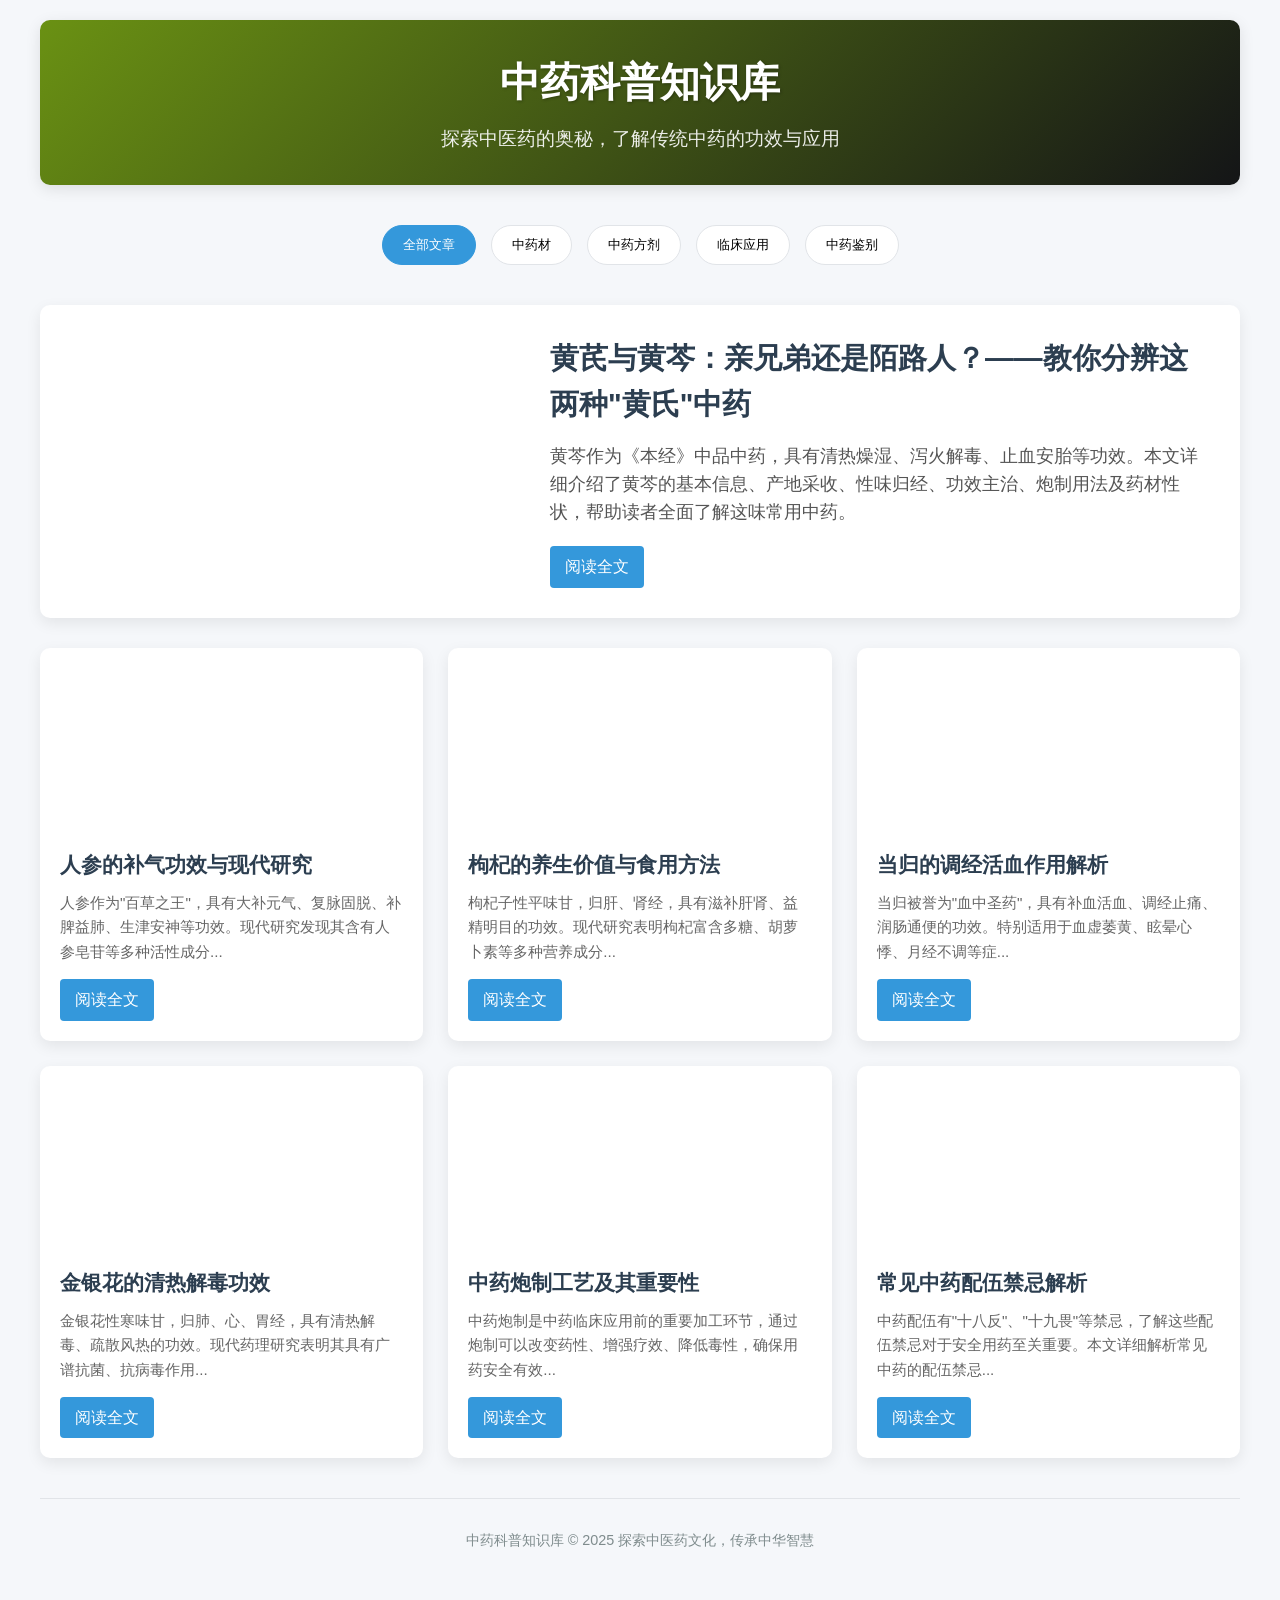
==== nav.html @ 58b53f82 "Add files via upload" ====
<!DOCTYPE html>
<html lang="zh-CN">
<head>
    <meta charset="UTF-8">
    <meta name="viewport" content="width=device-width, initial-scale=1.0">
    <title>中药科普文章导航</title>
    <style>
        * {
            margin: 0;
            padding: 0;
            box-sizing: border-box;
            font-family: "PingFang SC", "Microsoft YaHei", sans-serif;
        }
        
        body {
            background-color: #f5f7fa;
            color: #333;
            line-height: 1.6;
            padding: 20px;
        }
        
        .container {
            max-width: 1200px;
            margin: 0 auto;
        }
        
        header {
            text-align: center;
            padding: 30px 0;
            margin-bottom: 40px;
            background: linear-gradient(135deg, #6a9113 0%, #141517 100%);
            color: white;
            border-radius: 10px;
            box-shadow: 0 4px 15px rgba(0, 0, 0, 0.1);
        }
        
        h1 {
            font-size: 2.5rem;
            margin-bottom: 10px;
            text-shadow: 1px 1px 3px rgba(0, 0, 0, 0.3);
        }
        
        .subtitle {
            font-size: 1.2rem;
            opacity: 0.9;
            max-width: 800px;
            margin: 0 auto;
        }
        
        .articles-grid {
            display: grid;
            grid-template-columns: repeat(auto-fill, minmax(350px, 1fr));
            gap: 25px;
            margin-bottom: 40px;
        }
        
        .article-card {
            background: white;
            border-radius: 10px;
            overflow: hidden;
            box-shadow: 0 5px 15px rgba(0, 0, 0, 0.08);
            transition: transform 0.3s, box-shadow 0.3s;
        }
        
        .article-card:hover {
            transform: translateY(-5px);
            box-shadow: 0 10px 25px rgba(0, 0, 0, 0.15);
        }
        
        .card-image {
            height: 180px;
            background-size: cover;
            background-position: center;
        }
        
        .card-content {
            padding: 20px;
        }
        
        .card-title {
            font-size: 1.3rem;
            margin-bottom: 10px;
            color: #2c3e50;
        }
        
        .card-excerpt {
            color: #666;
            font-size: 0.95rem;
            margin-bottom: 15px;
            display: -webkit-box;
            -webkit-line-clamp: 3;
            -webkit-box-orient: vertical;
            overflow: hidden;
        }
        
        .read-more {
            display: inline-block;
            background: #3498db;
            color: white;
            padding: 8px 15px;
            border-radius: 4px;
            text-decoration: none;
            font-weight: 500;
            transition: background 0.3s;
        }
        
        .read-more:hover {
            background: #2980b9;
        }
        
        .featured-article {
            grid-column: 1 / -1;
            display: flex;
            flex-direction: row;
            background: white;
            border-radius: 10px;
            overflow: hidden;
            box-shadow: 0 5px 15px rgba(0, 0, 0, 0.08);
            margin-bottom: 30px;
        }
        
        .featured-image {
            flex: 0 0 40%;
            min-height: 300px;
            background-size: cover;
            background-position: center;
        }
        
        .featured-content {
            flex: 1;
            padding: 30px;
        }
        
        .featured-title {
            font-size: 1.8rem;
            margin-bottom: 15px;
            color: #2c3e50;
        }
        
        .featured-excerpt {
            font-size: 1.1rem;
            margin-bottom: 20px;
            color: #555;
        }
        
        .categories {
            display: flex;
            flex-wrap: wrap;
            gap: 15px;
            margin-bottom: 40px;
            justify-content: center;
        }
        
        .category-btn {
            padding: 10px 20px;
            background: white;
            border: 1px solid #e1e4e8;
            border-radius: 30px;
            cursor: pointer;
            transition: all 0.3s;
            font-weight: 500;
        }
        
        .category-btn:hover, .category-btn.active {
            background: #3498db;
            color: white;
            border-color: #3498db;
        }
        
        footer {
            text-align: center;
            padding: 30px 0;
            margin-top: 40px;
            border-top: 1px solid #e1e4e8;
            color: #7f8c8d;
            font-size: 0.9rem;
        }
        
        @media (max-width: 768px) {
            .featured-article {
                flex-direction: column;
            }
            
            .featured-image {
                min-height: 200px;
            }
            
            .articles-grid {
                grid-template-columns: 1fr;
            }
            
            h1 {
                font-size: 2rem;
            }
        }
    </style>
</head>
<body>
    <div class="container">
        <header>
            <h1>中药科普知识库</h1>
            <p class="subtitle">探索中医药的奥秘，了解传统中药的功效与应用</p>
        </header>
        
        <div class="categories">
            <button class="category-btn active">全部文章</button>
            <button class="category-btn">中药材</button>
            <button class="category-btn">中药方剂</button>
            <button class="category-btn">临床应用</button>
            <button class="category-btn">中药鉴别</button>
        </div>
        
        <div class="featured-article">
            <div class="featured-image" style="background-image: url('images/huangcen1.png');"></div>
            <div class="featured-content">
                <h2 class="featured-title">黄芪与黄芩：亲兄弟还是陌路人？——教你分辨这两种"黄氏"中药</h2>
                <p class="featured-excerpt">黄芩作为《本经》中品中药，具有清热燥湿、泻火解毒、止血安胎等功效。本文详细介绍了黄芩的基本信息、产地采收、性味归经、功效主治、炮制用法及药材性状，帮助读者全面了解这味常用中药。</p>
                <a href="hucen-AI.html" class="read-more">阅读全文</a>
            </div>
        </div>
        
        <div class="articles-grid">
            <div class="article-card">
                <div class="card-image" style="background-image: url('#');"></div>
                <div class="card-content">
                    <h3 class="card-title">人参的补气功效与现代研究</h3>
                    <p class="card-excerpt">人参作为"百草之王"，具有大补元气、复脉固脱、补脾益肺、生津安神等功效。现代研究发现其含有人参皂苷等多种活性成分...</p>
                    <a href="#" class="read-more">阅读全文</a>
                </div>
            </div>
            
            <div class="article-card">
                <div class="card-image" style="background-image: url('#');"></div>
                <div class="card-content">
                    <h3 class="card-title">枸杞的养生价值与食用方法</h3>
                    <p class="card-excerpt">枸杞子性平味甘，归肝、肾经，具有滋补肝肾、益精明目的功效。现代研究表明枸杞富含多糖、胡萝卜素等多种营养成分...</p>
                    <a href="#" class="read-more">阅读全文</a>
                </div>
            </div>
            
            <div class="article-card">
                <div class="card-image" style="background-image: url('#');"></div>
                <div class="card-content">
                    <h3 class="card-title">当归的调经活血作用解析</h3>
                    <p class="card-excerpt">当归被誉为"血中圣药"，具有补血活血、调经止痛、润肠通便的功效。特别适用于血虚萎黄、眩晕心悸、月经不调等症...</p>
                    <a href="#" class="read-more">阅读全文</a>
                </div>
            </div>
            
            <div class="article-card">
                <div class="card-image" style="background-image: url('#');"></div>
                <div class="card-content">
                    <h3 class="card-title">金银花的清热解毒功效</h3>
                    <p class="card-excerpt">金银花性寒味甘，归肺、心、胃经，具有清热解毒、疏散风热的功效。现代药理研究表明其具有广谱抗菌、抗病毒作用...</p>
                    <a href="#" class="read-more">阅读全文</a>
                </div>
            </div>
            
            <div class="article-card">
                <div class="card-image" style="background-image: url('#');"></div>
                <div class="card-content">
                    <h3 class="card-title">中药炮制工艺及其重要性</h3>
                    <p class="card-excerpt">中药炮制是中药临床应用前的重要加工环节，通过炮制可以改变药性、增强疗效、降低毒性，确保用药安全有效...</p>
                    <a href="#" class="read-more">阅读全文</a>
                </div>
            </div>
            
            <div class="article-card">
                <div class="card-image" style="background-image: url('#');"></div>
                <div class="card-content">
                    <h3 class="card-title">常见中药配伍禁忌解析</h3>
                    <p class="card-excerpt">中药配伍有"十八反"、"十九畏"等禁忌，了解这些配伍禁忌对于安全用药至关重要。本文详细解析常见中药的配伍禁忌...</p>
                    <a href="#" class="read-more">阅读全文</a>
                </div>
            </div>
        </div>
        
        <footer>
            <p>中药科普知识库 &copy; 2025 探索中医药文化，传承中华智慧</p>
        </footer>
    </div>

    <script>
        // 简单的分类筛选功能
        document.querySelectorAll('.category-btn').forEach(button => {
            button.addEventListener('click', function() {
                // 移除所有按钮的active类
                document.querySelectorAll('.category-btn').forEach(btn => {
                    btn.classList.remove('active');
                });
                
                // 为当前点击的按钮添加active类
                this.classList.add('active');
                
                // 这里可以添加实际的文章筛选逻辑
                // 由于是静态示例，我们只是模拟效果
                const category = this.textContent;
                alert(`已筛选分类: ${category}`);
            });
        });
    </script>
</body>
</html>
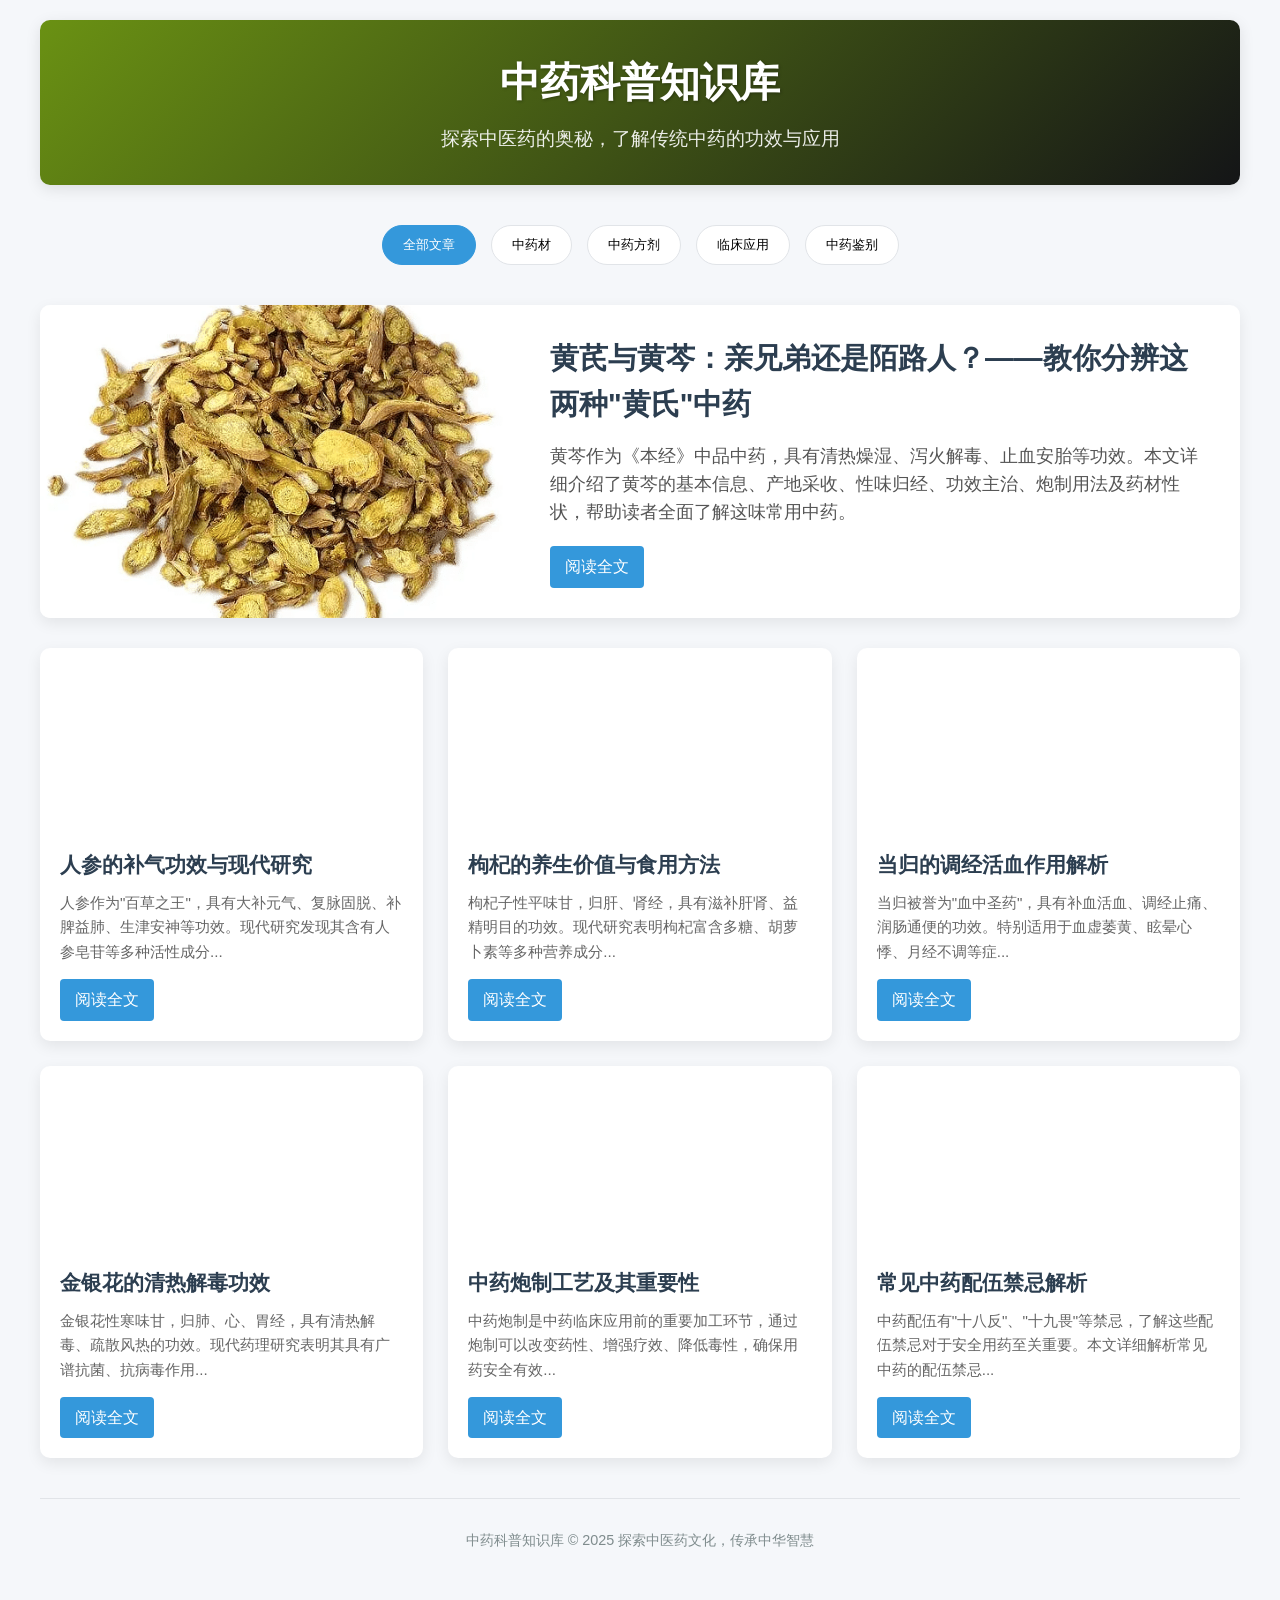
==== commit d24029c2: "nav.html" ====
--- a/nav.html
+++ b/nav.html
@@ -211,7 +211,7 @@
         </div>
         
         <div class="featured-article">
-            <div class="featured-image" style="background-image: url('images/huangcen1.png');"></div>
+            <div class="featured-image" style="background-image: url('huangcen1.png');"></div>
             <div class="featured-content">
                 <h2 class="featured-title">黄芪与黄芩：亲兄弟还是陌路人？——教你分辨这两种"黄氏"中药</h2>
                 <p class="featured-excerpt">黄芩作为《本经》中品中药，具有清热燥湿、泻火解毒、止血安胎等功效。本文详细介绍了黄芩的基本信息、产地采收、性味归经、功效主治、炮制用法及药材性状，帮助读者全面了解这味常用中药。</p>
@@ -300,4 +300,5 @@
         });
     </script>
 </body>
-</html>+
+</html>
